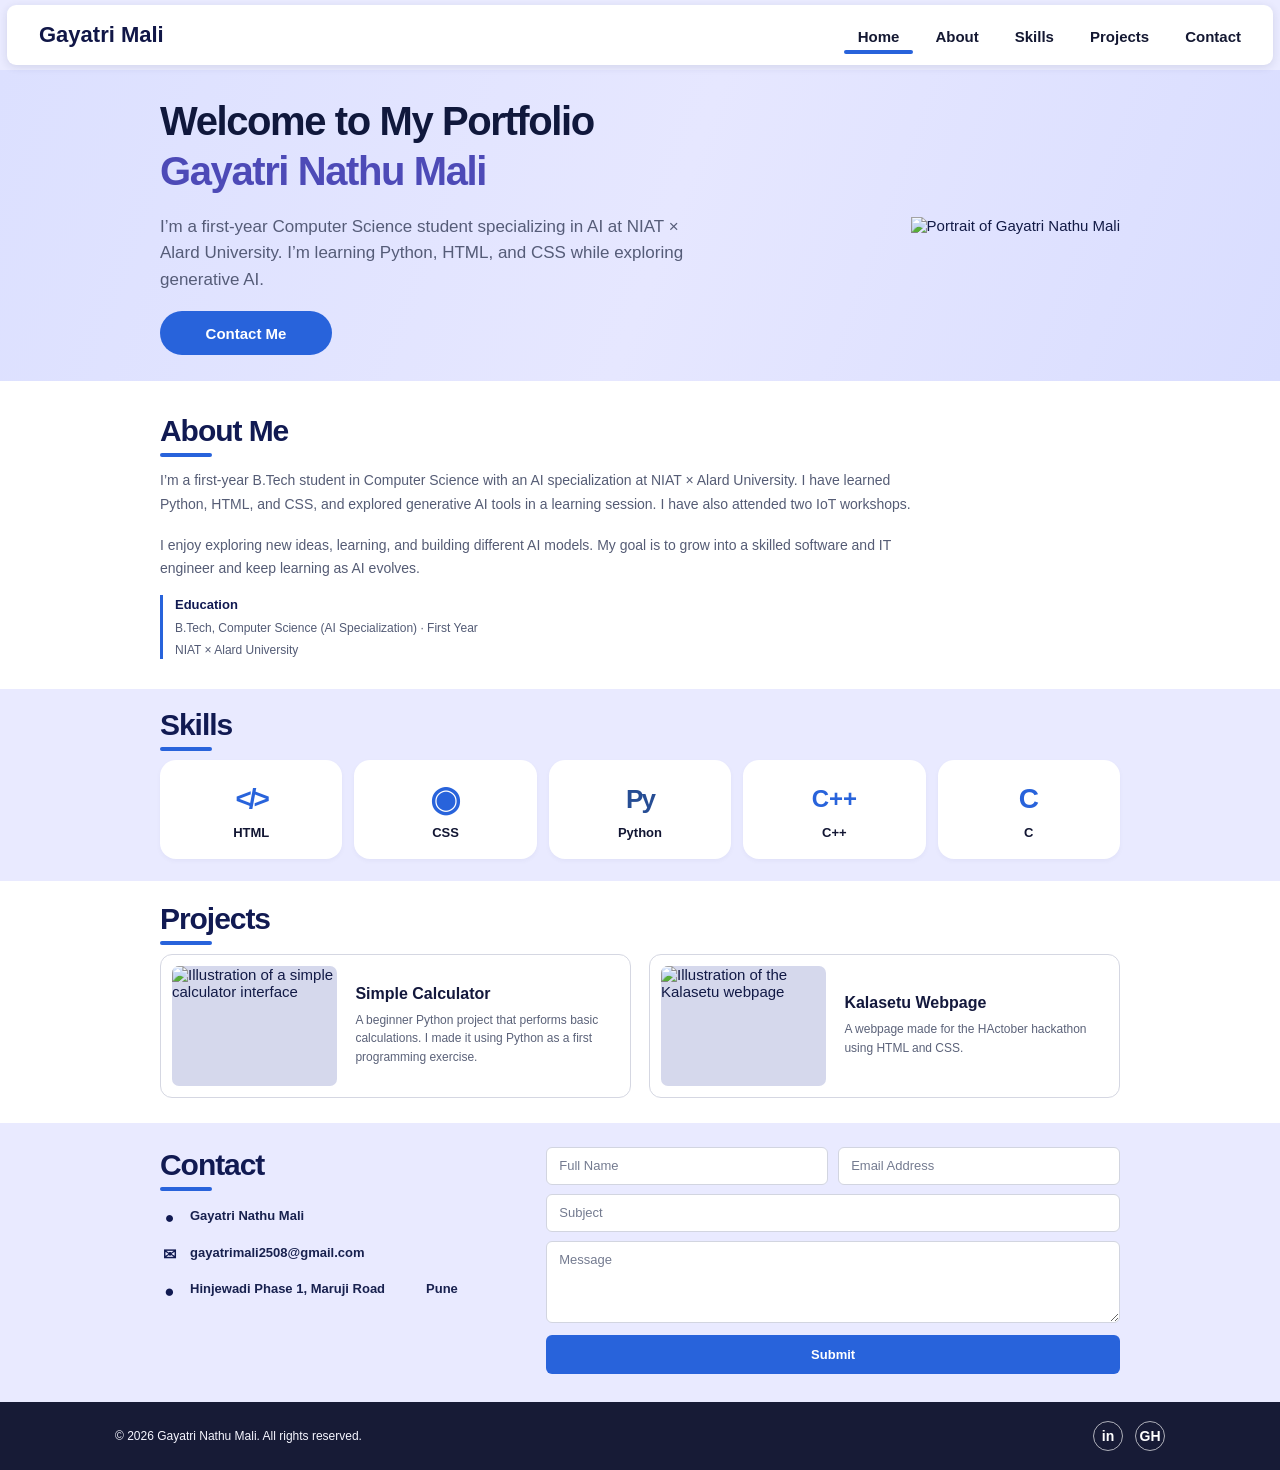
==== index.html @ 9cafc6c2 "Rename html.html to index.html" ====
<!DOCTYPE html>
<html lang="en">
<head>
  <meta charset="UTF-8">
  <meta name="viewport" content="width=device-width, initial-scale=1.0">
  <meta name="description" content="Personal portfolio of Gayatri Nathu Mali, a first-year computer science engineering student specializing in AI.">
  <title>Gayatri Nathu Mali | Portfolio</title>
  <link rel="stylesheet" href="style.css">
</head>
<body>
  <header class="site-header">
    <nav class="navigation" aria-label="Main navigation">
      <a class="logo" href="#home">Gayatri Mali</a>
      <div class="nav-links">
        <a href="#home">Home</a>
        <a href="#about">About</a>
        <a href="#skills">Skills</a>
        <a href="#projects">Projects</a>
        <a href="#contact">Contact</a>
      </div>
    </nav>
  </header>

  <main>
    <section class="hero" id="home">
      <div class="hero-inner">
        <div class="hero-copy">
          <h1>Welcome to My Portfolio<br><span>Gayatri Nathu Mali</span></h1>
          <p>I’m a first-year Computer Science student specializing in AI at NIAT × Alard University. I’m learning Python, HTML, and CSS while exploring generative AI.</p>
          <a class="contact-button" href="#contact">Contact Me</a>
        </div>
        <img class="./profile.jpeg" src="assets/gayatri-mali.jpeg" alt="Portrait of Gayatri Nathu Mali">
      </div>
    </section>

    <section class="about section-white" id="about">
      <div class="section-inner about-inner">
        <div class="about-copy">
          <h2 class="section-title">About Me</h2>
          <p>I’m a first-year B.Tech student in Computer Science with an AI specialization at NIAT × Alard University. I have learned Python, HTML, and CSS, and explored generative AI tools in a learning session. I have also attended two IoT workshops.</p>
          <p>I enjoy exploring new ideas, learning, and building different AI models. My goal is to grow into a skilled software and IT engineer and keep learning as AI evolves.</p>
          <div class="education"><strong>Education</strong><span>B.Tech, Computer Science (AI Specialization) · First Year</span><span>NIAT × Alard University</span></div>
        </div>
      </div>
    </section>

    <section class="skills" id="skills">
      <div class="section-inner">
        <h2 class="section-title">Skills</h2>
        <div class="skill-grid">
          <article class="skill-card"><span class="skill-icon code-icon" aria-hidden="true">&lt;/&gt;</span><h3>HTML</h3></article>
          <article class="skill-card"><span class="skill-icon css-icon" aria-hidden="true">◉</span><h3>CSS</h3></article>
          <article class="skill-card"><span class="skill-icon python-icon" aria-hidden="true">Py</span><h3>Python</h3></article>
          <article class="skill-card"><span class="skill-icon cpp-icon" aria-hidden="true">C++</span><h3>C++</h3></article>
          <article class="skill-card"><span class="skill-icon c-icon" aria-hidden="true">C</span><h3>C</h3></article>
        </div>
      </div>
    </section>

    <section class="projects section-white" id="projects">
      <div class="section-inner">
        <h2 class="section-title">Projects</h2>
        <div class="project-grid">
          <article class="project-card">
            <div class="project-image"><img class="project-art" src="assets/simple-calculator.svg" alt="Illustration of a simple calculator interface"></div>
            <div class="project-copy"><h3>Simple Calculator</h3><p>A beginner Python project that performs basic calculations. I made it using Python as a first programming exercise.</p></div>
          </article>
          <article class="project-card">
            <div class="project-image"><img class="project-art" src="assets/kalasetu-webpage.svg" alt="Illustration of the Kalasetu webpage"></div>
            <div class="project-copy"><h3>Kalasetu Webpage</h3><p>A webpage made for the HActober hackathon using HTML and CSS.</p></div>
          </article>
        </div>
      </div>
    </section>

    <section class="contact" id="contact">
      <div class="section-inner contact-inner">
        <div class="contact-info">
          <h2 class="section-title">Contact</h2>
          <p><span class="contact-icon" aria-hidden="true">●</span> Gayatri Nathu Mali</p>
          <p><span class="contact-icon" aria-hidden="true">✉</span> <a href="mailto:gayatrimali2508@gmail.com">gayatrimali2508@gmail.com</a></p>
          <p><span class="contact-icon location-icon" aria-hidden="true">●</span> Hinjewadi Phase 1, Maruji Road<br><span class="location-indent">Pune</span></p>
        </div>
        <form class="contact-form" action="mailto:gayatrimali2508@gmail.com" method="post" enctype="text/plain">
          <div class="form-row">
            <label><span class="visually-hidden">Full Name</span><input type="text" name="full-name" placeholder="Full Name" autocomplete="name" required></label>
            <label><span class="visually-hidden">Email Address</span><input type="email" name="email" placeholder="Email Address" autocomplete="email" required></label>
          </div>
          <label><span class="visually-hidden">Subject</span><input type="text" name="subject" placeholder="Subject" required></label>
          <label><span class="visually-hidden">Message</span><textarea name="message" rows="4" placeholder="Message" required></textarea></label>
          <button class="submit-button" type="submit">Submit</button>
        </form>
      </div>
    </section>
  </main>

  <footer class="footer">
    <div class="footer-inner">
      <p>© 2026 Gayatri Nathu Mali. All rights reserved.</p>
      <div class="social-links">
        <a href="https://www.linkedin.com/in/gayatri-mali-8b49a341b/" target="_blank" rel="noopener noreferrer" aria-label="LinkedIn profile">in</a>
        <a href="https://github.com/Gayu0205" target="_blank" rel="noopener noreferrer" aria-label="GitHub profile">GH</a>
      </div>
    </div>
  </footer>
</body>
</html>
---- style.css ----
* {
  box-sizing: border-box;
}
:root {
  --navy: #111a52;
  --blue: #2863db;
  --lavender: #e9eaff;
  --lavender-deep: #dfe2ff;
  --text: #121a46;
  --muted: #616780;
}
html {
  scroll-behavior: smooth;
  scroll-padding-top: 82px;
}
body {
  margin: 0;
  color: var(--text);
  background: #fff;
  font-family: Arial, Helvetica, sans-serif;
  font-size: 15px;
}
a {
  color: inherit;
  text-decoration: none;
}
.site-header {
  position: sticky;
  top: 0;
  z-index: 10;
  padding: 5px 7px;
  background: rgba(233,234,255,.92);
}
.navigation {
  min-height: 60px;
  padding: 0 32px;
  display: flex;
  justify-content: space-between;
  align-items: center;
  background: #fff;
  border-radius: 9px;
  box-shadow: 0 2px 8px rgba(21,31,83,.12);
}
.logo {
  color: #111747;
  font-size: 22px;
  font-weight: 700;
}
.nav-links {
  display: flex;
  align-items: center;
  gap: 36px;
}
.nav-links a {
  position: relative;
  padding: 21px 0 18px;
  color: #141832;
  font-weight: 600;
  transition: color .2s ease;
}
.nav-links a:hover, .nav-links a:focus-visible {
  color: var(--blue);
}
.nav-links a:first-child::after {
  content: '';
  position: absolute;
  right: -14px;
  bottom: 9px;
  left: -14px;
  height: 4px;
  border-radius: 4px;
  background: var(--blue);
}
.hero {
  background: linear-gradient(110deg, #dce0ff 0%, #e6e7ff 52%, #d9ddff 100%);
}
.hero-inner {
  width: min(960px, calc(100% - 48px));
  min-height: 280px;
  margin: auto;
  display: flex;
  align-items: center;
  justify-content: space-between;
  gap: 44px;
}
.hero-copy {
  max-width: 590px;
  padding: 26px 0;
}
.hero h1 {
  margin: 0 0 18px;
  color: #10183c;
  font-size: clamp(32px, 4vw, 40px);
  line-height: 1.25;
  letter-spacing: -.035em;
}
.hero h1 span {
  color: #4d4ab7;
}
.hero-copy p {
  max-width: 560px;
  margin: 0 0 18px;
  color: #555c78;
  font-size: 17px;
  line-height: 1.55;
}
.contact-button {
  min-width: 172px;
  min-height: 44px;
  display: inline-flex;
  align-items: center;
  justify-content: center;
  padding: 0 25px;
  border-radius: 24px;
  background: var(--blue);
  color: #fff;
  font-weight: 700;
  transition: background .2s ease, transform .2s ease;
}
.contact-button:hover, .contact-button:focus-visible {
  background: #174dbb;
  transform: translateY(-2px);
}
.profile-photo {
  width: 205px;
  height: 205px;
  flex: none;
  border: 10px solid rgba(255,255,255,.35);
  border-radius: 50%;
  object-fit: cover;
  object-position: center 31%;
  box-shadow: 0 0 0 14px rgba(255,255,255,.22);
}
.section-white {
  background: #fff;
}
.section-inner {
  width: min(960px, calc(100% - 48px));
  margin: auto;
}
.about {
  padding: 32px 0 30px;
}
.about-inner {
  display: block;
}
.about-copy {
  max-width: 760px;
}
.section-title {
  position: relative;
  width: fit-content;
  margin: 0 0 20px;
  color: var(--navy);
  font-size: 30px;
  line-height: 1.2;
  letter-spacing: -.035em;
}
.section-title::after {
  content: '';
  position: absolute;
  left: 0;
  bottom: -8px;
  width: 52px;
  height: 4px;
  border-radius: 3px;
  background: var(--blue);
}
.about-copy p {
  margin: 17px 0 0;
  color: #555c75;
  font-size: 14px;
  line-height: 1.7;
}
.education {
  display: grid;
  gap: 4px;
  margin-top: 14px;
  padding-left: 12px;
  border-left: 3px solid var(--blue);
  color: #535b75;
  font-size: 12px;
  line-height: 1.5;
}
.education strong {
  color: var(--navy);
  font-size: 13px;
}
.skills {
  padding: 18px 0 22px;
  background: var(--lavender);
}
.skills .section-title {
  margin-bottom: 17px;
}
.skill-grid {
  display: grid;
  grid-template-columns: repeat(5, 1fr);
  gap: 12px;
}
.skill-card {
  min-height: 99px;
  display: flex;
  flex-direction: column;
  align-items: center;
  justify-content: center;
  gap: 5px;
  padding: 12px 8px;
  border-radius: 16px;
  background: #fff;
  box-shadow: 0 2px 5px rgba(27,35,95,.04);
  transition: transform .2s ease, box-shadow .2s ease;
}
.skill-card:hover {
  transform: translateY(-3px);
  box-shadow: 0 8px 18px rgba(27,35,95,.1);
}
.skill-card h3 {
  margin: 0;
  color: #121633;
  font-size: 13px;
}
.skill-icon {
  min-height: 42px;
  display: grid;
  place-items: center;
  color: var(--blue);
  font-weight: 700;
}
.code-icon {
  font-size: 28px;
  letter-spacing: -3px;
}
.css-icon {
  font-size: 35px;
}
.python-icon {
  color: #264d94;
  font-size: 26px;
  letter-spacing: -2px;
}
.cpp-icon {
  font-size: 24px;
}
.c-icon {
  font-size: 28px;
}
.projects {
  padding: 20px 0 25px;
}
.projects .section-title {
  margin-bottom: 17px;
}
.project-grid {
  display: grid;
  grid-template-columns: 1fr 1fr;
  gap: 18px;
}
.project-card {
  display: grid;
  grid-template-columns: 37% 1fr;
  gap: 18px;
  min-height: 143px;
  padding: 11px;
  border: 1px solid #d5d7e2;
  border-radius: 12px;
  background: #fff;
  transition: box-shadow .2s ease, transform .2s ease;
}
.project-card:hover {
  transform: translateY(-2px);
  box-shadow: 0 7px 18px rgba(27,35,95,.08);
}
.project-image {
  display: grid;
  place-items: center;
  min-height: 120px;
  border-radius: 7px;
  background: #d5d8ec;
}
.project-art {
  width: 100%;
  height: 100%;
  min-height: inherit;
  border-radius: inherit;
  object-fit: cover;
}
.project-copy {
  align-self: center;
}
.project-copy h3 {
  margin: 0 0 8px;
  color: #13183c;
  font-size: 16px;
}
.project-copy p {
  margin: 0;
  color: #5b6279;
  font-size: 12px;
  line-height: 1.55;
}
.contact {
  padding: 24px 0 28px;
  background: var(--lavender);
}
.contact-inner {
  display: grid;
  grid-template-columns: .75fr 1.25fr;
  gap: 42px;
  align-items: start;
}
.contact-info .section-title {
  margin-bottom: 23px;
}
.contact-info p {
  display: flex;
  align-items: flex-start;
  gap: 11px;
  margin: 12px 0;
  color: #18214f;
  font-size: 13px;
  font-weight: 600;
  line-height: 1.55;
}
.contact-info p a:hover {
  color: var(--blue);
  text-decoration: underline;
}
.contact-icon {
  width: 19px;
  flex: none;
  color: var(--navy);
  text-align: center;
  font-size: 16px;
}
.location-icon {
  font-size: 17px;
}
.location-indent {
  margin-left: 30px;
}
.contact-form {
  display: grid;
  gap: 9px;
}
.form-row {
  display: grid;
  grid-template-columns: 1fr 1fr;
  gap: 10px;
}
.contact-form label {
  min-width: 0;
}
.contact-form input, .contact-form textarea {
  width: 100%;
  border: 1px solid #d2d5e0;
  border-radius: 6px;
  padding: 10px 12px;
  outline: 0;
  background: #fff;
  color: #171d3b;
  font: 13px Arial, sans-serif;
}
.contact-form input {
  min-height: 38px;
}
.contact-form textarea {
  min-height: 66px;
  resize: vertical;
}
.contact-form input::placeholder, .contact-form textarea::placeholder {
  color: #747b90;
  opacity: 1;
}
.contact-form input:focus, .contact-form textarea:focus {
  border-color: var(--blue);
  box-shadow: 0 0 0 2px rgba(40,99,219,.12);
}
.submit-button {
  min-height: 39px;
  border: 0;
  border-radius: 6px;
  background: var(--blue);
  color: #fff;
  font-size: 13px;
  font-weight: 700;
  cursor: pointer;
  transition: background .2s ease, transform .2s ease;
}
.submit-button:hover, .submit-button:focus-visible {
  background: #174dbb;
  transform: translateY(-1px);
}
.footer {
  padding: 17px 0;
  background: #171b36;
  color: #f6f6ff;
}
.footer-inner {
  width: min(1050px, calc(100% - 48px));
  min-height: 34px;
  margin: auto;
  display: flex;
  justify-content: space-between;
  align-items: center;
  gap: 20px;
}
.footer p {
  margin: 0;
  font-size: 12px;
}
.social-links {
  display: flex;
  align-items: center;
  gap: 12px;
}
.social-links a {
  width: 30px;
  height: 30px;
  display: grid;
  place-items: center;
  border: 1px solid rgba(255,255,255,.65);
  border-radius: 50%;
  color: white;
  font-size: 14px;
  font-weight: 700;
  transition: background .2s ease, color .2s ease;
}
.social-links a:hover, .social-links a:focus-visible {
  background: white;
  color: #171b36;
}
.visually-hidden {
  position: absolute;
  width: 1px;
  height: 1px;
  padding: 0;
  margin: -1px;
  overflow: hidden;
  clip: rect(0, 0, 0, 0);
  white-space: nowrap;
  border: 0;
}
@media (max-width: 760px) {
  .navigation {
    padding-inline: 20px;
  }
  .nav-links {
    gap: 20px;
  }
  .hero-inner {
    min-height: 260px;
    gap: 24px;
  }
  .hero h1 {
    font-size: 34px;
  }
  .hero-copy p {
    font-size: 15px;
  }
  .profile-photo {
    width: 175px;
    height: 175px;
  }
  .project-card {
    gap: 12px;
    grid-template-columns: 34% 1fr;
  }
  .project-copy p {
    font-size: 11px;
  }
  .contact-inner {
    gap: 25px;
  }
}
@media (max-width: 560px) {
  html {
    scroll-padding-top: 70px;
  }
  .site-header {
    padding: 4px;
  }
  .navigation {
    min-height: 58px;
    padding: 0 12px;
  }
  .logo {
    font-size: 16px;
    white-space: nowrap;
  }
  .nav-links {
    gap: clamp(8px, 2.5vw, 14px);
  }
  .nav-links a {
    padding: 19px 0 17px;
    font-size: 10px;
    white-space: nowrap;
  }
  .nav-links a:first-child::after {
    right: -5px;
    left: -5px;
    bottom: 8px;
    height: 3px;
  }
  .hero-inner {
    width: calc(100% - 36px);
    min-height: 0;
    padding: 30px 0;
    gap: 14px;
  }
  .hero-copy {
    padding: 0;
  }
  .hero h1 {
    margin-bottom: 12px;
    font-size: clamp(25px, 7vw, 34px);
  }
  .hero-copy p {
    margin-bottom: 14px;
    font-size: 13px;
    line-height: 1.5;
  }
  .contact-button {
    min-width: 138px;
    min-height: 39px;
    font-size: 13px;
  }
  .profile-photo {
    width: clamp(105px, 31vw, 155px);
    height: clamp(105px, 31vw, 155px);
    border-width: 7px;
  }
  .section-inner {
    width: calc(100% - 36px);
  }
  .about {
    padding: 27px 0;
  }
  .section-title {
    font-size: 26px;
  }
  .about-copy p {
    font-size: 13px;
  }
  .skills {
    padding: 17px 0 19px;
  }
  .skill-grid {
    grid-template-columns: repeat(3, 1fr);
    gap: 8px;
  }
  .skill-card {
    min-height: 84px;
    border-radius: 12px;
  }
  .skill-icon {
    min-height: 32px;
  }
  .skill-card h3 {
    font-size: 12px;
  }
  .projects {
    padding: 19px 0 21px;
  }
  .project-grid {
    grid-template-columns: 1fr;
    gap: 11px;
  }
  .project-card {
    min-height: 122px;
    grid-template-columns: 36% 1fr;
  }
  .project-image {
    min-height: 100px;
  }
  .project-copy h3 {
    font-size: 14px;
  }
  .project-copy p {
    font-size: 11px;
  }
  .contact {
    padding: 22px 0;
  }
  .contact-inner {
    grid-template-columns: 1fr;
    gap: 14px;
  }
  .contact-info .section-title {
    margin-bottom: 19px;
  }
  .contact-info p {
    margin: 9px 0;
    font-size: 12px;
  }
  .contact-form {
    gap: 8px;
  }
  .form-row {
    gap: 7px;
  }
  .contact-form input, .contact-form textarea {
    padding: 9px;
    font-size: 12px;
  }
  .footer-inner {
    width: calc(100% - 36px);
  }
  .footer p {
    font-size: 10px;
  }
}
@media (max-width: 365px) {
  .navigation {
    padding-inline: 8px;
  }
  .logo {
    font-size: 14px;
  }
  .nav-links {
    gap: 7px;
  }
  .nav-links a {
    font-size: 9px;
  }
  .hero-inner {
    width: calc(100% - 28px);
  }
  .hero h1 {
    font-size: 24px;
  }
  .section-inner {
    width: calc(100% - 28px);
  }
  .form-row {
    grid-template-columns: 1fr;
  }
}
@media (prefers-reduced-motion: reduce) {
  *, *::before, *::after {
    scroll-behavior: auto !important;
    transition-duration: .01ms !important;
  }
}
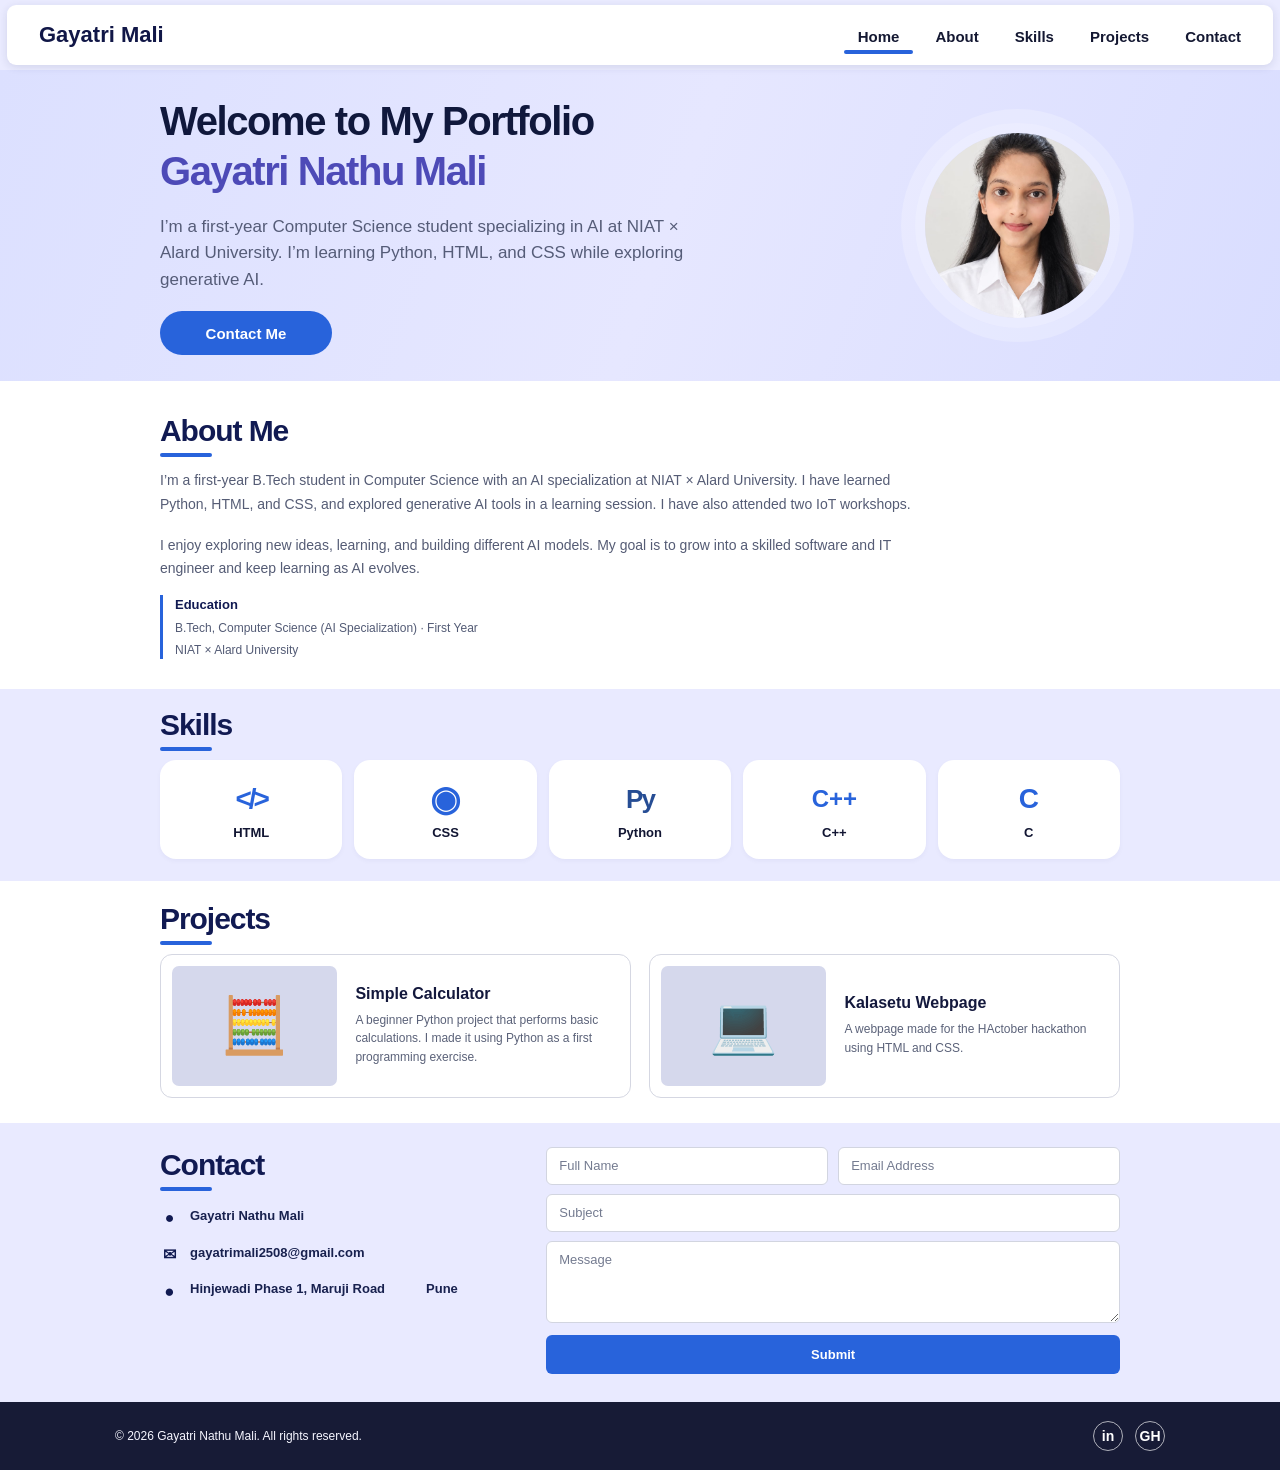
==== commit 2595bb01: "Update index.html" ====
--- a/index.html
+++ b/index.html
@@ -1,16 +1,25 @@
+
 <!DOCTYPE html>
 <html lang="en">
 <head>
   <meta charset="UTF-8">
   <meta name="viewport" content="width=device-width, initial-scale=1.0">
+
   <meta name="description" content="Personal portfolio of Gayatri Nathu Mali, a first-year computer science engineering student specializing in AI.">
+
   <title>Gayatri Nathu Mali | Portfolio</title>
+
   <link rel="stylesheet" href="style.css">
 </head>
+
 <body>
+
+  <!-- Header and Navigation -->
   <header class="site-header">
     <nav class="navigation" aria-label="Main navigation">
+
       <a class="logo" href="#home">Gayatri Mali</a>
+
       <div class="nav-links">
         <a href="#home">Home</a>
         <a href="#about">About</a>
@@ -18,90 +27,349 @@
         <a href="#projects">Projects</a>
         <a href="#contact">Contact</a>
       </div>
+
     </nav>
   </header>
 
   <main>
+
+    <!-- Home Section -->
     <section class="hero" id="home">
+
       <div class="hero-inner">
+
         <div class="hero-copy">
-          <h1>Welcome to My Portfolio<br><span>Gayatri Nathu Mali</span></h1>
-          <p>I’m a first-year Computer Science student specializing in AI at NIAT × Alard University. I’m learning Python, HTML, and CSS while exploring generative AI.</p>
-          <a class="contact-button" href="#contact">Contact Me</a>
-        </div>
-        <img class="./profile.jpeg" src="assets/gayatri-mali.jpeg" alt="Portrait of Gayatri Nathu Mali">
-      </div>
-    </section>
-
+
+          <h1>
+            Welcome to My Portfolio<br>
+            <span>Gayatri Nathu Mali</span>
+          </h1>
+
+          <p>
+            I’m a first-year Computer Science student
+            specializing in AI at NIAT × Alard University.
+            I’m learning Python, HTML, and CSS while
+            exploring generative AI.
+          </p>
+
+          <a class="contact-button" href="#contact">
+            Contact Me
+          </a>
+
+        </div>
+
+        <!-- Profile Image -->
+        <img
+          class="profile-photo"
+          src="profile.jpg"
+          alt="Portrait of Gayatri Nathu Mali"
+        >
+
+      </div>
+
+    </section>
+
+
+    <!-- About Section -->
     <section class="about section-white" id="about">
+
       <div class="section-inner about-inner">
+
         <div class="about-copy">
+
           <h2 class="section-title">About Me</h2>
-          <p>I’m a first-year B.Tech student in Computer Science with an AI specialization at NIAT × Alard University. I have learned Python, HTML, and CSS, and explored generative AI tools in a learning session. I have also attended two IoT workshops.</p>
-          <p>I enjoy exploring new ideas, learning, and building different AI models. My goal is to grow into a skilled software and IT engineer and keep learning as AI evolves.</p>
-          <div class="education"><strong>Education</strong><span>B.Tech, Computer Science (AI Specialization) · First Year</span><span>NIAT × Alard University</span></div>
-        </div>
-      </div>
-    </section>
-
+
+          <p>
+            I’m a first-year B.Tech student in Computer Science
+            with an AI specialization at NIAT × Alard University.
+            I have learned Python, HTML, and CSS, and explored
+            generative AI tools in a learning session. I have
+            also attended two IoT workshops.
+          </p>
+
+          <p>
+            I enjoy exploring new ideas, learning, and building
+            different AI models. My goal is to grow into a skilled
+            software and IT engineer and keep learning as AI evolves.
+          </p>
+
+          <div class="education">
+
+            <strong>Education</strong>
+
+            <span>
+              B.Tech, Computer Science (AI Specialization) · First Year
+            </span>
+
+            <span>
+              NIAT × Alard University
+            </span>
+
+          </div>
+
+        </div>
+
+      </div>
+
+    </section>
+
+
+    <!-- Skills Section -->
     <section class="skills" id="skills">
+
       <div class="section-inner">
+
         <h2 class="section-title">Skills</h2>
+
         <div class="skill-grid">
-          <article class="skill-card"><span class="skill-icon code-icon" aria-hidden="true">&lt;/&gt;</span><h3>HTML</h3></article>
-          <article class="skill-card"><span class="skill-icon css-icon" aria-hidden="true">◉</span><h3>CSS</h3></article>
-          <article class="skill-card"><span class="skill-icon python-icon" aria-hidden="true">Py</span><h3>Python</h3></article>
-          <article class="skill-card"><span class="skill-icon cpp-icon" aria-hidden="true">C++</span><h3>C++</h3></article>
-          <article class="skill-card"><span class="skill-icon c-icon" aria-hidden="true">C</span><h3>C</h3></article>
-        </div>
-      </div>
-    </section>
-
+
+          <article class="skill-card">
+            <span class="skill-icon code-icon" aria-hidden="true">
+              &lt;/&gt;
+            </span>
+            <h3>HTML</h3>
+          </article>
+
+          <article class="skill-card">
+            <span class="skill-icon css-icon" aria-hidden="true">
+              ◉
+            </span>
+            <h3>CSS</h3>
+          </article>
+
+          <article class="skill-card">
+            <span class="skill-icon python-icon" aria-hidden="true">
+              Py
+            </span>
+            <h3>Python</h3>
+          </article>
+
+          <article class="skill-card">
+            <span class="skill-icon cpp-icon" aria-hidden="true">
+              C++
+            </span>
+            <h3>C++</h3>
+          </article>
+
+          <article class="skill-card">
+            <span class="skill-icon c-icon" aria-hidden="true">
+              C
+            </span>
+            <h3>C</h3>
+          </article>
+
+        </div>
+
+      </div>
+
+    </section>
+
+
+    <!-- Projects Section -->
     <section class="projects section-white" id="projects">
+
       <div class="section-inner">
+
         <h2 class="section-title">Projects</h2>
+
         <div class="project-grid">
+
+          <!-- Project 1 -->
           <article class="project-card">
-            <div class="project-image"><img class="project-art" src="assets/simple-calculator.svg" alt="Illustration of a simple calculator interface"></div>
-            <div class="project-copy"><h3>Simple Calculator</h3><p>A beginner Python project that performs basic calculations. I made it using Python as a first programming exercise.</p></div>
-          </article>
+
+            <div class="project-image">
+              <span style="font-size: 55px;" aria-hidden="true">
+                🧮
+              </span>
+            </div>
+
+            <div class="project-copy">
+
+              <h3>Simple Calculator</h3>
+
+              <p>
+                A beginner Python project that performs basic
+                calculations. I made it using Python as a first
+                programming exercise.
+              </p>
+
+            </div>
+
+          </article>
+
+
+          <!-- Project 2 -->
           <article class="project-card">
-            <div class="project-image"><img class="project-art" src="assets/kalasetu-webpage.svg" alt="Illustration of the Kalasetu webpage"></div>
-            <div class="project-copy"><h3>Kalasetu Webpage</h3><p>A webpage made for the HActober hackathon using HTML and CSS.</p></div>
-          </article>
-        </div>
-      </div>
-    </section>
-
+
+            <div class="project-image">
+              <span style="font-size: 55px;" aria-hidden="true">
+                💻
+              </span>
+            </div>
+
+            <div class="project-copy">
+
+              <h3>Kalasetu Webpage</h3>
+
+              <p>
+                A webpage made for the HActober hackathon
+                using HTML and CSS.
+              </p>
+
+            </div>
+
+          </article>
+
+        </div>
+
+      </div>
+
+    </section>
+
+
+    <!-- Contact Section -->
     <section class="contact" id="contact">
+
       <div class="section-inner contact-inner">
+
         <div class="contact-info">
+
           <h2 class="section-title">Contact</h2>
-          <p><span class="contact-icon" aria-hidden="true">●</span> Gayatri Nathu Mali</p>
-          <p><span class="contact-icon" aria-hidden="true">✉</span> <a href="mailto:gayatrimali2508@gmail.com">gayatrimali2508@gmail.com</a></p>
-          <p><span class="contact-icon location-icon" aria-hidden="true">●</span> Hinjewadi Phase 1, Maruji Road<br><span class="location-indent">Pune</span></p>
-        </div>
-        <form class="contact-form" action="mailto:gayatrimali2508@gmail.com" method="post" enctype="text/plain">
+
+          <p>
+            <span class="contact-icon" aria-hidden="true">●</span>
+            Gayatri Nathu Mali
+          </p>
+
+          <p>
+            <span class="contact-icon" aria-hidden="true">✉</span>
+
+            <a href="mailto:gayatrimali2508@gmail.com">
+              gayatrimali2508@gmail.com
+            </a>
+          </p>
+
+          <p>
+            <span class="contact-icon location-icon" aria-hidden="true">
+              ●
+            </span>
+
+            Hinjewadi Phase 1, Maruji Road
+            <br>
+            <span class="location-indent">Pune</span>
+          </p>
+
+        </div>
+
+
+        <!-- Contact Form -->
+        <form
+          class="contact-form"
+          action="mailto:gayatrimali2508@gmail.com"
+          method="post"
+          enctype="text/plain"
+        >
+
           <div class="form-row">
-            <label><span class="visually-hidden">Full Name</span><input type="text" name="full-name" placeholder="Full Name" autocomplete="name" required></label>
-            <label><span class="visually-hidden">Email Address</span><input type="email" name="email" placeholder="Email Address" autocomplete="email" required></label>
+
+            <label>
+              <span class="visually-hidden">Full Name</span>
+
+              <input
+                type="text"
+                name="full-name"
+                placeholder="Full Name"
+                autocomplete="name"
+                required
+              >
+            </label>
+
+            <label>
+              <span class="visually-hidden">Email Address</span>
+
+              <input
+                type="email"
+                name="email"
+                placeholder="Email Address"
+                autocomplete="email"
+                required
+              >
+            </label>
+
           </div>
-          <label><span class="visually-hidden">Subject</span><input type="text" name="subject" placeholder="Subject" required></label>
-          <label><span class="visually-hidden">Message</span><textarea name="message" rows="4" placeholder="Message" required></textarea></label>
-          <button class="submit-button" type="submit">Submit</button>
+
+
+          <label>
+            <span class="visually-hidden">Subject</span>
+
+            <input
+              type="text"
+              name="subject"
+              placeholder="Subject"
+              required
+            >
+          </label>
+
+
+          <label>
+            <span class="visually-hidden">Message</span>
+
+            <textarea
+              name="message"
+              rows="4"
+              placeholder="Message"
+              required
+            ></textarea>
+          </label>
+
+
+          <button class="submit-button" type="submit">
+            Submit
+          </button>
+
         </form>
-      </div>
-    </section>
+
+      </div>
+
+    </section>
+
   </main>
 
+
+  <!-- Footer -->
   <footer class="footer">
+
     <div class="footer-inner">
-      <p>© 2026 Gayatri Nathu Mali. All rights reserved.</p>
+
+      <p>
+        © 2026 Gayatri Nathu Mali. All rights reserved.
+      </p>
+
       <div class="social-links">
-        <a href="https://www.linkedin.com/in/gayatri-mali-8b49a341b/" target="_blank" rel="noopener noreferrer" aria-label="LinkedIn profile">in</a>
-        <a href="https://github.com/Gayu0205" target="_blank" rel="noopener noreferrer" aria-label="GitHub profile">GH</a>
-      </div>
+
+        <a
+          href="https://www.linkedin.com/in/gayatri-mali-8b49a341b/"
+          target="_blank"
+          rel="noopener noreferrer"
+          aria-label="LinkedIn profile"
+        >
+          in
+        </a>
+
+        <a
+          href="https://github.com/Gayu0205"
+          target="_blank"
+          rel="noopener noreferrer"
+          aria-label="GitHub profile"
+        >
+          GH
+        </a>
+
+      </div>
+
     </div>
+
   </footer>
+
 </body>
 </html>
